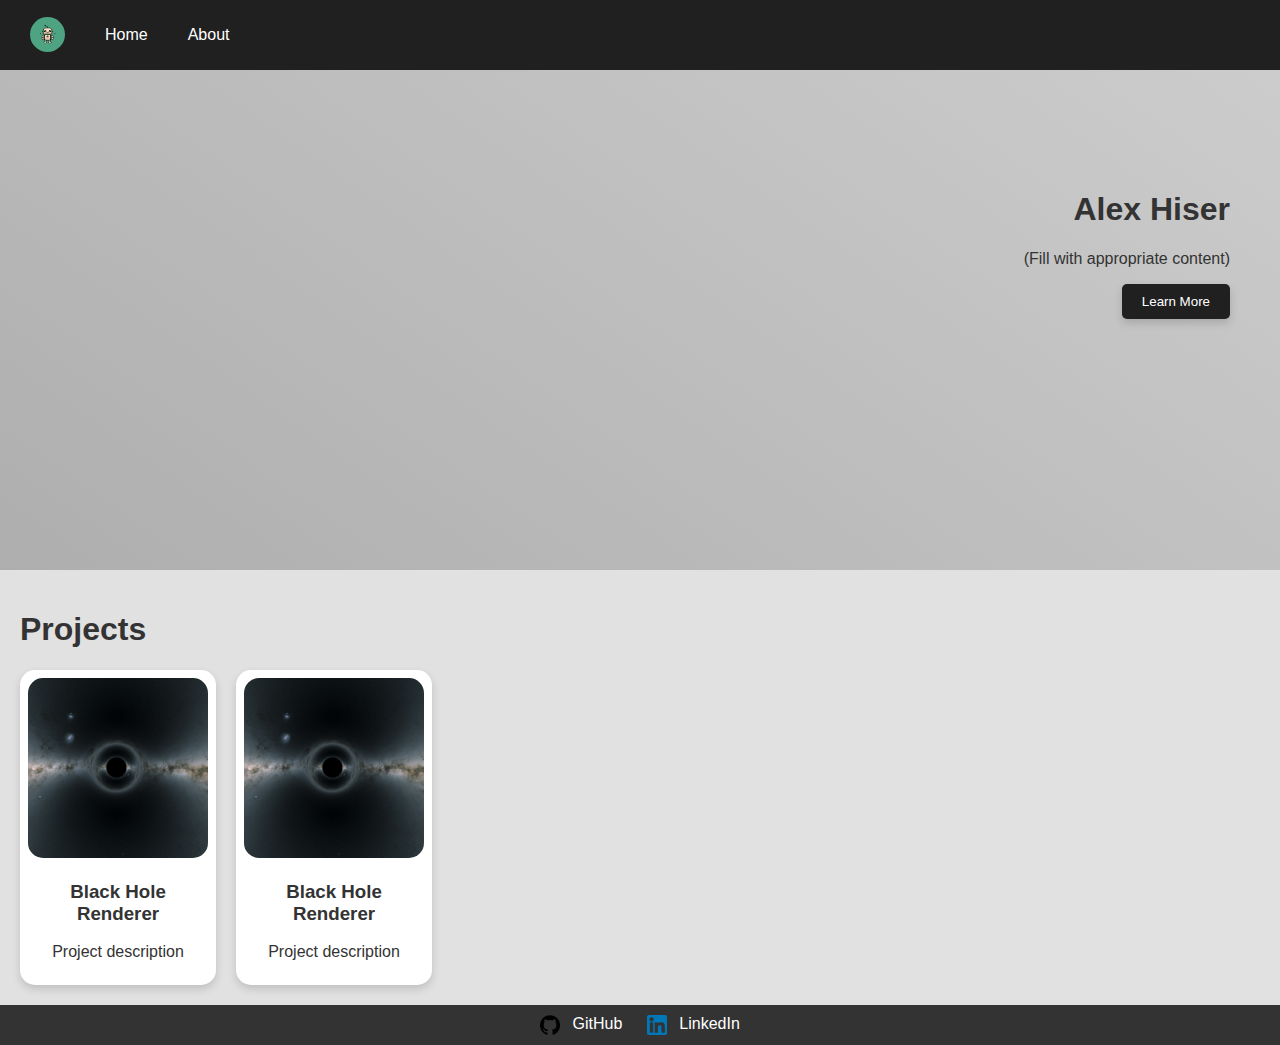
==== index.html @ db757bc9 "First Commit with Website" ====
<!DOCTYPE html>
<html lang="en">
<head>
    <meta charset="UTF-8">
    <meta name="viewport" content="width=device-width, initial-scale=1.0">
    <title>Alex Hiser</title>
    <link rel="stylesheet" href="css/styles.css">
</head>
<body>
    <header>
        <!-- Image container -->
        <div class="logo-container">
            <a href="index.html"><img src="Images/RobotUserIcon.png" alt="logo" class="logo"/></a>  <!-- ensure you replace 'path_to_your_image.jpg' with your actual image file's path -->
        </div>

        <nav>
            <ul class="nav-links">
                <li><a href="index.html">Home</a></li>
                <li><a href="about.html">About</a></li>
                <!-- Continue with other links... -->
            </ul>
        </nav>
    </header>

    <section id="about" class="about">
        <h1>Alex Hiser</h1>
        <p>(Fill with appropriate content)</p>
        <a href="about.html"><button>Learn More</button></a>
    </section>

    <section id="projects" class="projects-section">
        <h1>Projects</h1>
        <section class="portfolio-section">
            <!-- Card 1 -->
            <a href="black-hole-renderer.html" class="card-link">
                <div class="card">
                    <img src="Images/NewStarMap4k.png" alt="Black Hole">
                    <h3>Black Hole Renderer</h3>
                    <p>Project description</p>
                </div>
            </a>
        
            <!-- Card 2 -->
            <a href="another-project.html" class="card-link">
                <div class="card">
                    <img src="Images/NewStarMap4k.png" alt="Black Hole">
                    <h3>Black Hole Renderer</h3>
                    <p>Project description</p>
                </div>
            </a>
            
            <!-- Add more cards as needed -->
        </section>
    </section>
    
    <!-- Footer -->
    <footer class="site-footer">
        <div class="footer-content">
          <!-- GitHub -->
          <a href="https://github.com/ahiser1117" target="_blank" rel="noopener noreferrer">
            <img src="Images/GithubLogo.png" alt="GitHub" class="social-icon">
            GitHub
          </a>
  
          <!-- LinkedIn -->
          <a href="https://linkedin.com/in/alex-hiser" target="_blank" rel="noopener noreferrer">
            <img src="Images/LinkedInIcon.png" alt="LinkedIn" class="social-icon">
            LinkedIn
          </a>
        </div>
    </footer>

</body>
</html>
---- css/styles.css ----
body {
    font-family: Arial, sans-serif;
    margin: 0;
    padding: 0;
    height: 100vh;
    background-color: #e1e1e1;
    color: #333;
}

header {
    display: flex;
    justify-content: flex-start;
    padding: 10px; /* Adjusted padding */
    background-color: #202020; /* Teal header */
}

.main-content{
    font-family: Arial, sans-serif;
    margin: 0;
    padding: 20px;
    background-color: #e1e1e1;
    color: #333;
}

.nav-links {
    list-style-type: none;
    display: flex;
    gap: 40px; /* Increased gap */
    overflow: auto; /* new property: clear the float */
}

.nav-links a {
    text-decoration: none;
    color: #fff;
    transition: 0.3s;
}

.nav-links a:hover {
    color: #333;
}

.logo-container {
    float: left; /* makes it float to the left, change as needed */
    height: 35px; /* or any size */
    width: 35px; /* should be equal to height */
    overflow: hidden; /* ensures excess image is clipped */
    border-radius: 50%; /* makes it circular */
    margin-left: 20px;
    margin-top: 7px;
}

.logo {
    display: block;
    width: 100%; /* makes image fill the container */
    height: auto; /* maintains aspect ratio */
    object-fit: cover; /* ensures image covers entire area */
}

.search-icon, .profile-icon {
    width: 25px;
    height: 25px;
    background-color: #fff; /* Placeholder, replace with actual icons */
    border-radius: 50%;
}

.about {
    padding: 100px 50px; /* Increased padding */
    margin: 0 auto;
    height: 300px;
    background: linear-gradient(35deg, rgb(174, 174, 174), rgb(204, 204, 204)); 
    text-align: right;
}

button {
    background-color: #202020;
    border: none;
    padding: 10px 20px;
    border-radius: 5px;
    color: #fff;
    cursor: pointer;
    box-shadow: 0 4px 8px rgba(0, 0, 0, 0.15);
    transition: box-shadow 0.3s ease;
}

button:hover {
    box-shadow: 0 8px 16px 0 rgba(0, 0, 0, 0.2);
}

.projects-section{
    padding: 20px; /* Increased padding */
}

.portfolio-section {
    display: flex;
    flex-flow: row wrap;
    gap: 20px;
}

.card {
    background-color: #fff;
    border-radius: 15px;
    padding: 8px;
    max-width: 180px;
    box-shadow: 0 4px 8px rgba(0, 0, 0, 0.15);
    text-align: center;
    transition: box-shadow 0.3s ease;
}

.card:hover{
    box-shadow: 0 8px 16px 0 rgba(0, 0, 0, 0.25);
}


.card img {
    max-width: 100%;
    border-radius: 15px;
}

.card-link {
    text-decoration: none;
    color: inherit;
}

.site-footer {
    flex: 1;
    background-color: #333; /* dark background */
    color: white; /* light text */
    text-align: center; /* center the content */
    padding: 10px 20px;
}

.footer-content a {
    color: white; /* light link color */
    text-decoration: none; /* removes underline */
    display: inline-block; /* organize links side by side */
    margin: 0 10px;
}

.social-icon {
    width: 20px; /* smaller icon width */
    height: 20px; /* and height */
    vertical-align: middle; /* align with the text */
    margin-right: 8px; /* space between icon and text */
}
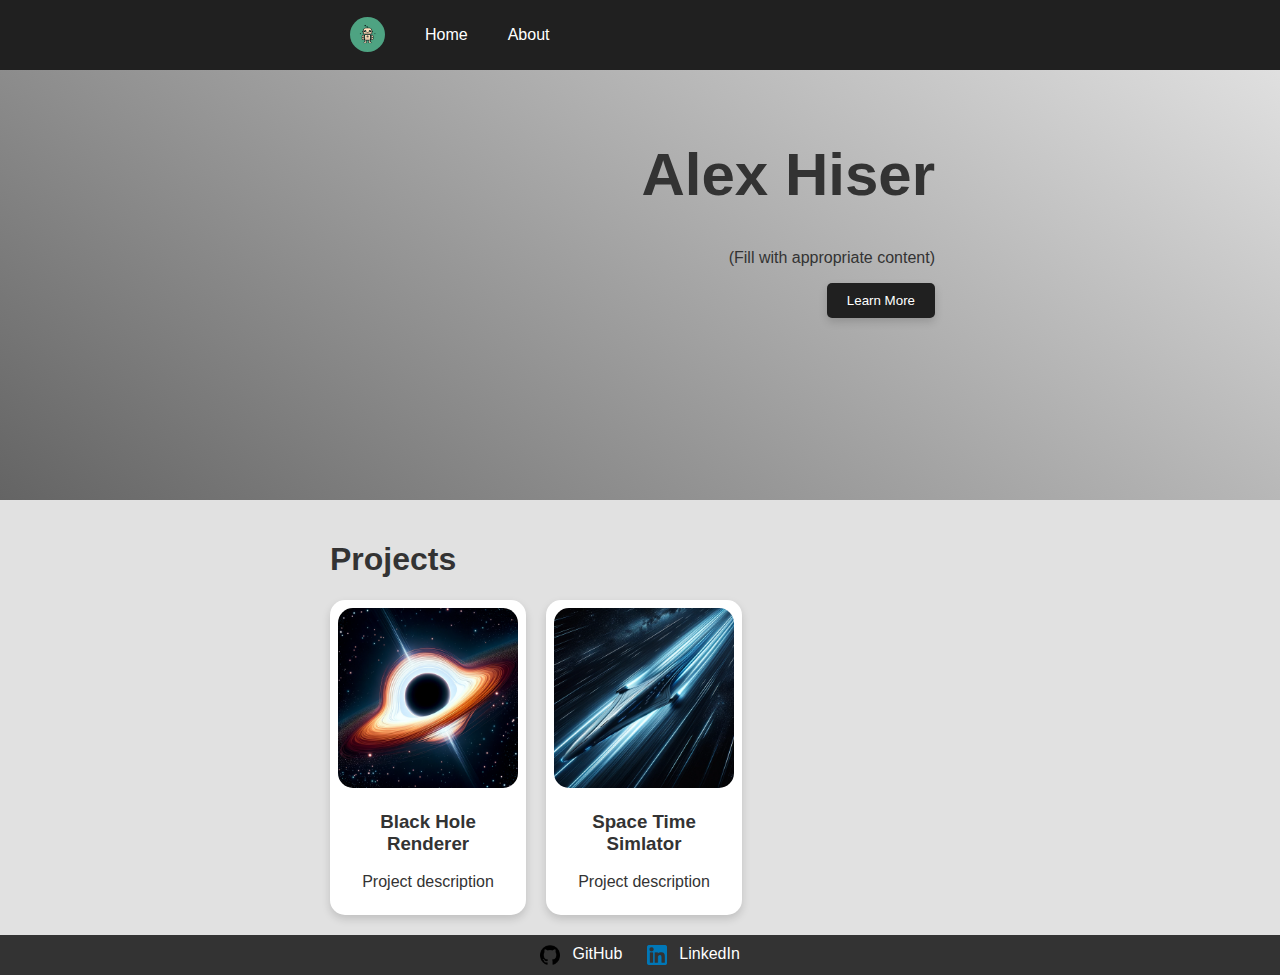
==== commit 9f16946a: "New DALL-E3 Thumbnails and center adjusted spacing" ====
--- a/index.html
+++ b/index.html
@@ -8,49 +8,55 @@
 </head>
 <body>
     <header>
-        <!-- Image container -->
-        <div class="logo-container">
-            <a href="index.html"><img src="Images/RobotUserIcon.png" alt="logo" class="logo"/></a>  <!-- ensure you replace 'path_to_your_image.jpg' with your actual image file's path -->
+        <div class="header-content">
+            <!-- Image container -->
+            <div class="logo-container">
+                <a href="index.html"><img src="Images/RobotUserIcon.png" alt="logo" class="logo"/></a>  <!-- ensure you replace 'path_to_your_image.jpg' with your actual image file's path -->
+            </div>
+
+            <nav>
+                <ul class="nav-links">
+                    <li><a href="index.html">Home</a></li>
+                    <li><a href="about.html">About</a></li>
+                    <!-- Continue with other links... -->
+                </ul>
+            </nav>
         </div>
-
-        <nav>
-            <ul class="nav-links">
-                <li><a href="index.html">Home</a></li>
-                <li><a href="about.html">About</a></li>
-                <!-- Continue with other links... -->
-            </ul>
-        </nav>
     </header>
 
     <section id="about" class="about">
-        <h1>Alex Hiser</h1>
-        <p>(Fill with appropriate content)</p>
-        <a href="about.html"><button>Learn More</button></a>
+        <div class="about-container">
+            <h1 style="font-size:60px">Alex Hiser</h1>
+            <p>(Fill with appropriate content)</p>
+            <a href="about.html"><button>Learn More</button></a>
+        </div>
     </section>
 
     <section id="projects" class="projects-section">
-        <h1>Projects</h1>
-        <section class="portfolio-section">
-            <!-- Card 1 -->
-            <a href="black-hole-renderer.html" class="card-link">
-                <div class="card">
-                    <img src="Images/NewStarMap4k.png" alt="Black Hole">
-                    <h3>Black Hole Renderer</h3>
-                    <p>Project description</p>
-                </div>
-            </a>
-        
-            <!-- Card 2 -->
-            <a href="another-project.html" class="card-link">
-                <div class="card">
-                    <img src="Images/NewStarMap4k.png" alt="Black Hole">
-                    <h3>Black Hole Renderer</h3>
-                    <p>Project description</p>
-                </div>
-            </a>
+        <div class="projects-container">
+            <h1>Projects</h1>
+            <div class="portfolio-section">
+                <!-- Card 1 -->
+                <a href="black-hole-renderer.html" class="card-link">
+                    <div class="card">
+                        <img src="Images/BlackHoleAccretionDisk.png" alt="Black Hole">
+                        <h3>Black Hole Renderer</h3>
+                        <p>Project description</p>
+                    </div>
+                </a>
             
-            <!-- Add more cards as needed -->
-        </section>
+                <!-- Card 2 -->
+                <a href="spacetime.html" class="card-link">
+                    <div class="card">
+                        <img src="Images/RelativisticSpaceShip.png" alt="Space Time">
+                        <h3>Space Time Simlator</h3>
+                        <p>Project description</p>
+                    </div>
+                </a>
+                
+                <!-- Add more cards as needed -->
+            </div>
+        </div>
     </section>
     
     <!-- Footer -->
--- a/css/styles.css
+++ b/css/styles.css
@@ -3,20 +3,30 @@
     margin: 0;
     padding: 0;
     height: 100vh;
-    background-color: #e1e1e1;
+    background-color: #202020;
     color: #333;
 }
 
 header {
+    top: 0;
+    left: 0;
+    width: 100%;
+    position: fixed;
     display: flex;
     justify-content: flex-start;
     padding: 10px; /* Adjusted padding */
     background-color: #202020; /* Teal header */
+
+}
+
+.header-content{
+    margin-left: 25%;
+    width: 100%;
 }
 
 .main-content{
     font-family: Arial, sans-serif;
-    margin: 0;
+    margin-top: 25px;
     padding: 20px;
     background-color: #e1e1e1;
     color: #333;
@@ -67,8 +77,12 @@
     padding: 100px 50px; /* Increased padding */
     margin: 0 auto;
     height: 300px;
-    background: linear-gradient(35deg, rgb(174, 174, 174), rgb(204, 204, 204)); 
+    background: linear-gradient(35deg, rgb(100, 100, 100), rgb(230, 230, 230)); 
     text-align: right;
+}
+
+.about-container{
+    margin-right: 25%;
 }
 
 button {
@@ -88,6 +102,14 @@
 
 .projects-section{
     padding: 20px; /* Increased padding */
+    display: flex;
+    justify-content: center;
+    flex-flow: column wrap;
+    background-color: #e1e1e1;
+}
+
+.projects-container{
+    margin-left: 25%;;
 }
 
 .portfolio-section {
